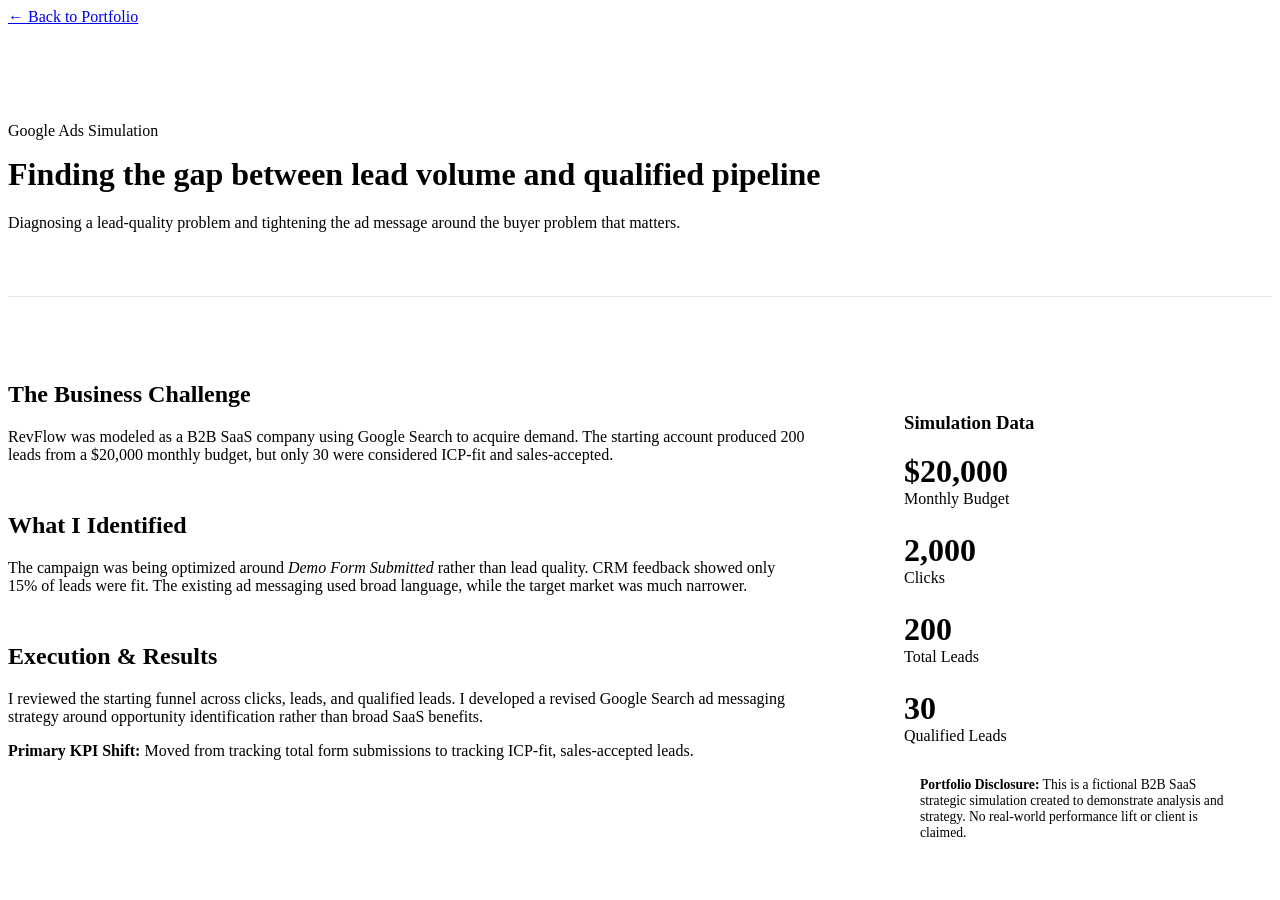
==== case-studies/google-ads.html @ fa57d761 "Create google-ads.html" ====
<!DOCTYPE html>
<html lang="en">
<head>
    <meta charset="UTF-8">
    <meta name="viewport" content="width=device-width, initial-scale=1.0">
    <title>Google Ads Simulation — Heena Thakur</title>
    <link href="https://fonts.googleapis.com/css2?family=Inter:wght@400;500;600&family=Space+Grotesk:wght@500;700&display=swap" rel="stylesheet">
    <link rel="stylesheet" href="../styles.css">
    <style>
        .cs-header { padding: 6rem 0 3rem; border-bottom: 1px solid rgba(0,0,0,0.1); margin-bottom: 4rem;}
        .cs-grid { display: grid; grid-template-columns: 2fr 1fr; gap: 4rem; }
        .cs-sidebar { background: var(--bg-secondary); padding: 2rem; height: fit-content; }
        .data-point { margin-bottom: 1.5rem; }
        .data-point span { display: block; font-size: 2rem; font-family: var(--font-display); color: var(--orange-accent); font-weight: bold;}
        .disclosure { font-size: 0.85rem; color: var(--text-soft); border-left: 3px solid var(--orange-accent); padding-left: 1rem; margin-top: 2rem; }
        @media(max-width:768px){ .cs-grid { grid-template-columns: 1fr;} }
    </style>
</head>
<body>
    <nav class="site-nav"><div class="nav-container"><a href="../index.html" class="logo">&larr; Back to Portfolio</a></div></nav>
    <div class="container">
        <header class="cs-header">
            <span class="tag bg-yellow">Google Ads Simulation</span>
            <h1 style="margin-top: 1rem;">Finding the gap between lead volume and qualified pipeline</h1>
            <p class="subtitle">Diagnosing a lead-quality problem and tightening the ad message around the buyer problem that matters.</p>
        </header>
        <div class="cs-grid">
            <article class="cs-content">
                <h2>The Business Challenge</h2>
                <p>RevFlow was modeled as a B2B SaaS company using Google Search to acquire demand. The starting account produced 200 leads from a $20,000 monthly budget, but only 30 were considered ICP-fit and sales-accepted.</p>
                
                <h2 style="margin-top: 3rem;">What I Identified</h2>
                <p>The campaign was being optimized around <em>Demo Form Submitted</em> rather than lead quality. CRM feedback showed only 15% of leads were fit. The existing ad messaging used broad language, while the target market was much narrower.</p>
                
                <h2 style="margin-top: 3rem;">Execution & Results</h2>
                <p>I reviewed the starting funnel across clicks, leads, and qualified leads. I developed a revised Google Search ad messaging strategy around opportunity identification rather than broad SaaS benefits.</p>
                <p><strong>Primary KPI Shift:</strong> Moved from tracking total form submissions to tracking ICP-fit, sales-accepted leads.</p>
            </article>
            <aside class="cs-sidebar">
                <h3>Simulation Data</h3>
                <div class="data-point"><span>$20,000</span>Monthly Budget</div>
                <div class="data-point"><span>2,000</span>Clicks</div>
                <div class="data-point"><span>200</span>Total Leads</div>
                <div class="data-point"><span>30</span>Qualified Leads</div>
                <div class="disclosure">
                    <strong>Portfolio Disclosure:</strong> This is a fictional B2B SaaS strategic simulation created to demonstrate analysis and strategy. No real-world performance lift or client is claimed.
                </div>
            </aside>
        </div>
    </div>
</body>
</html>
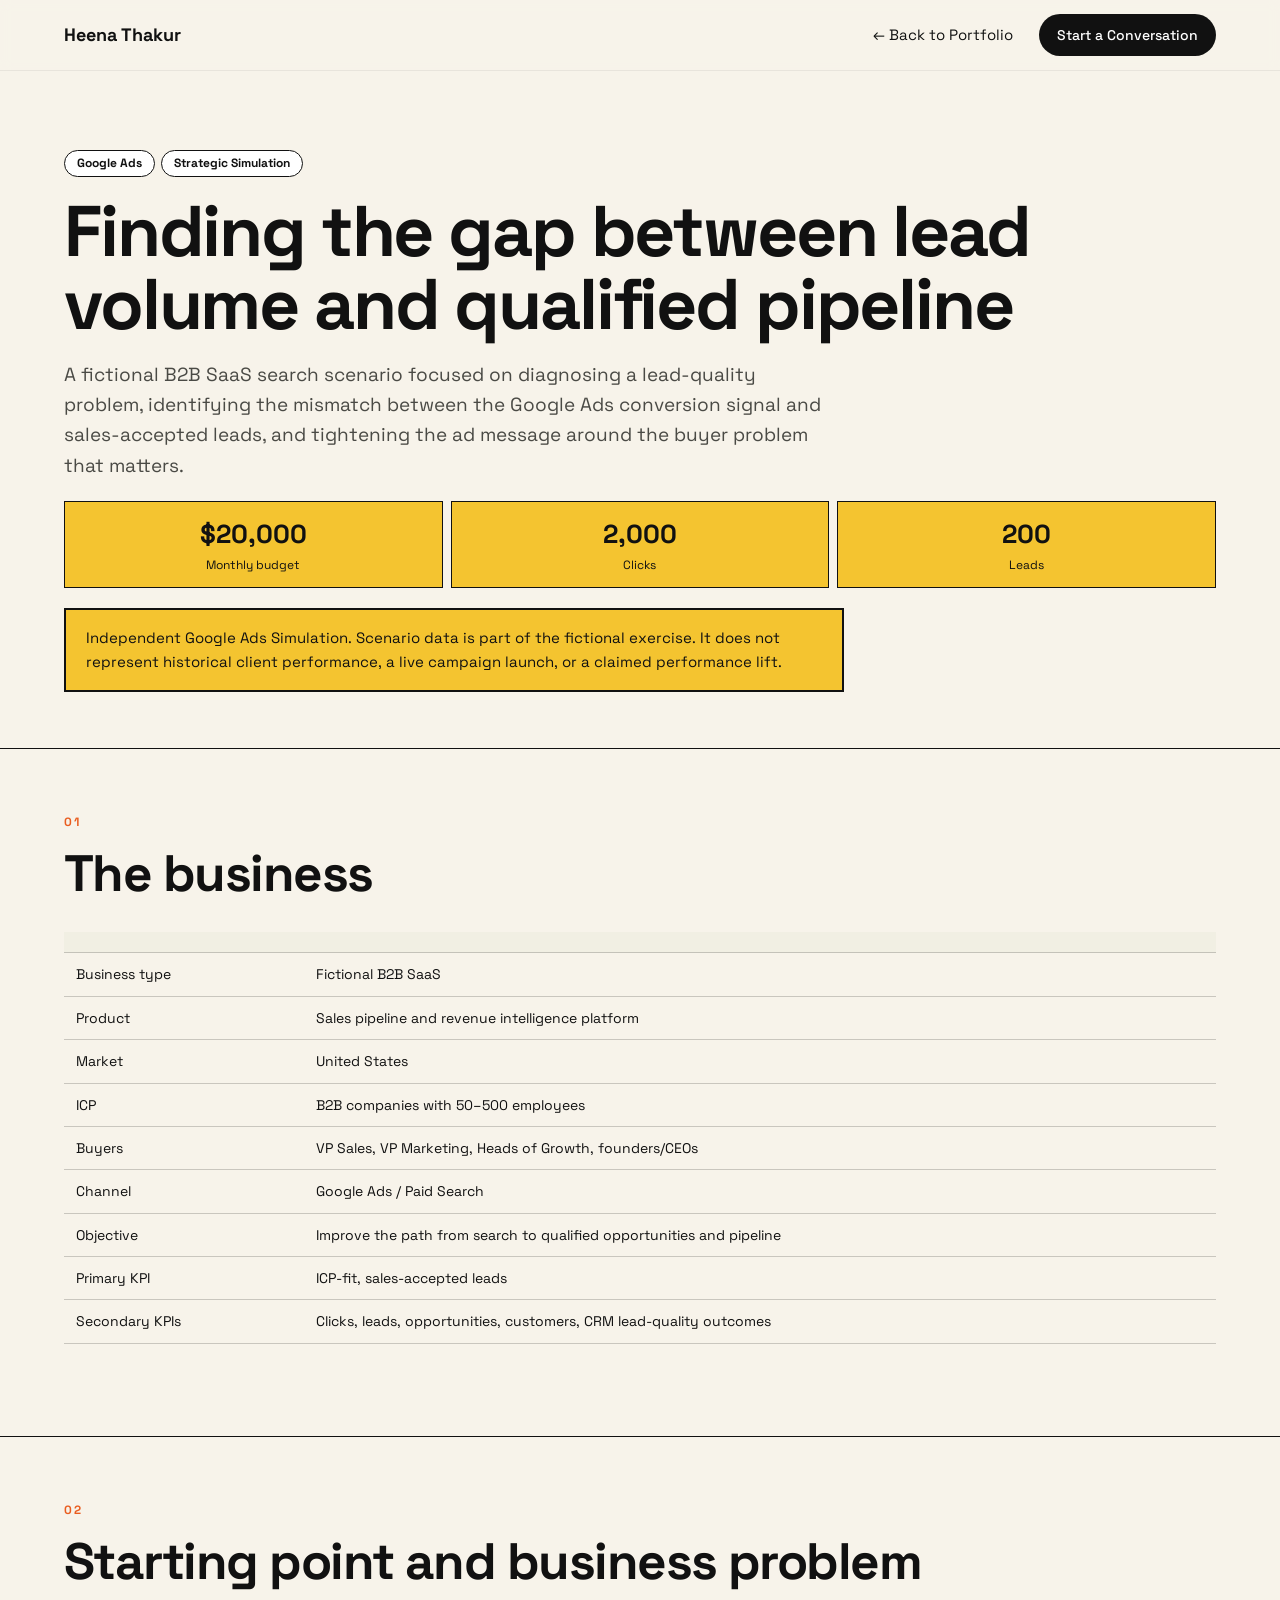
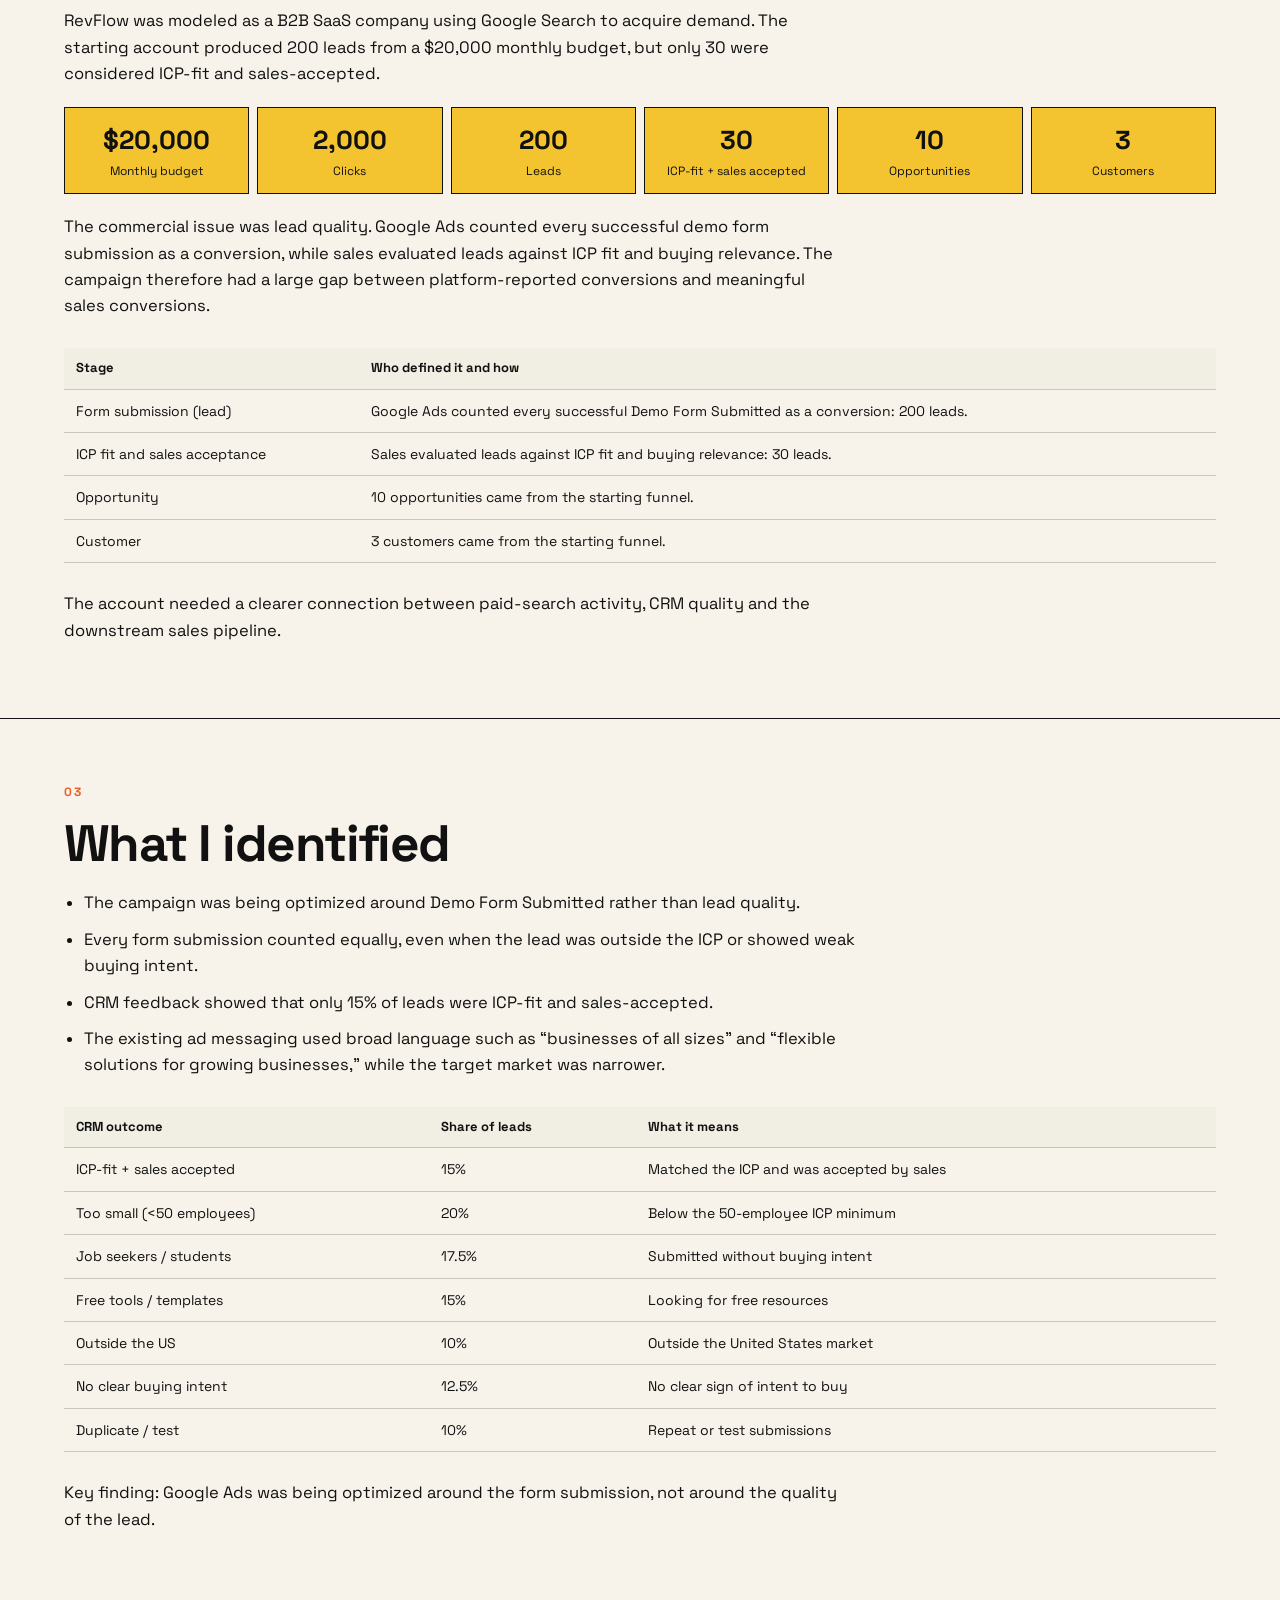
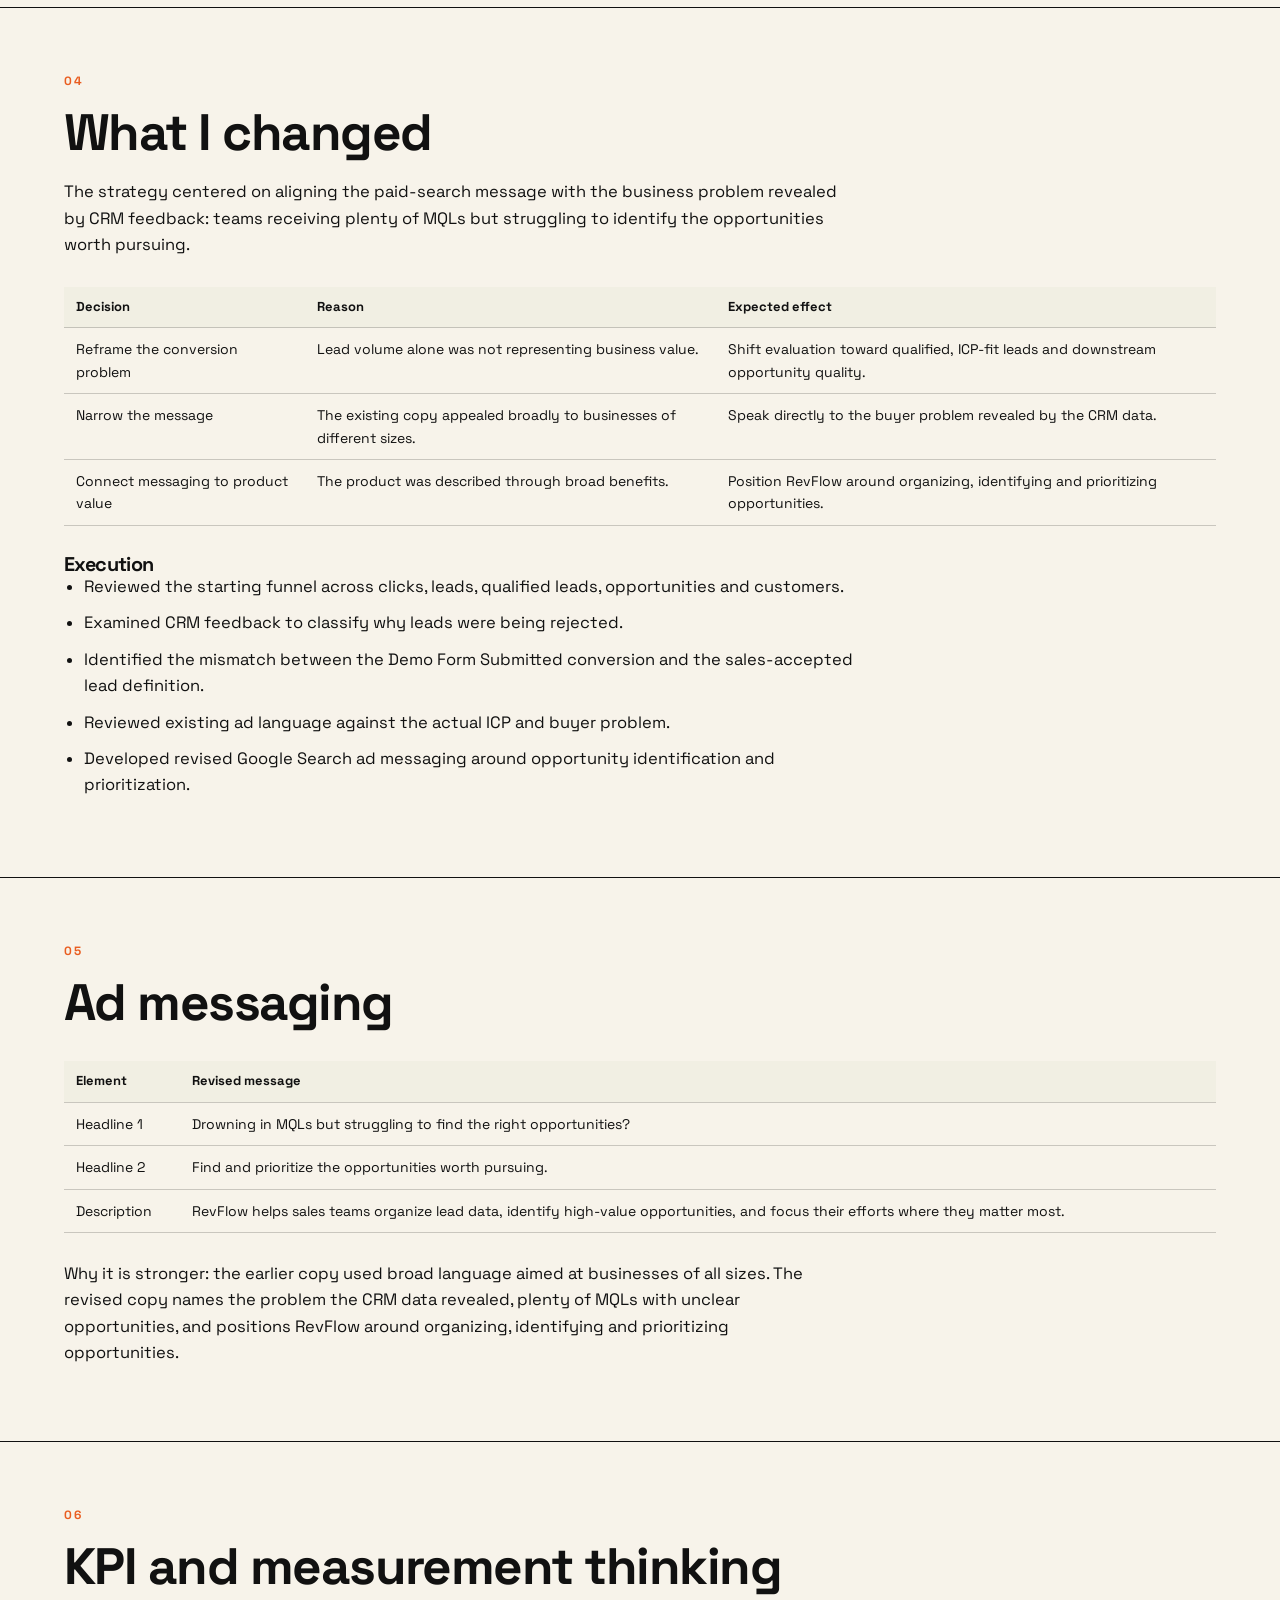
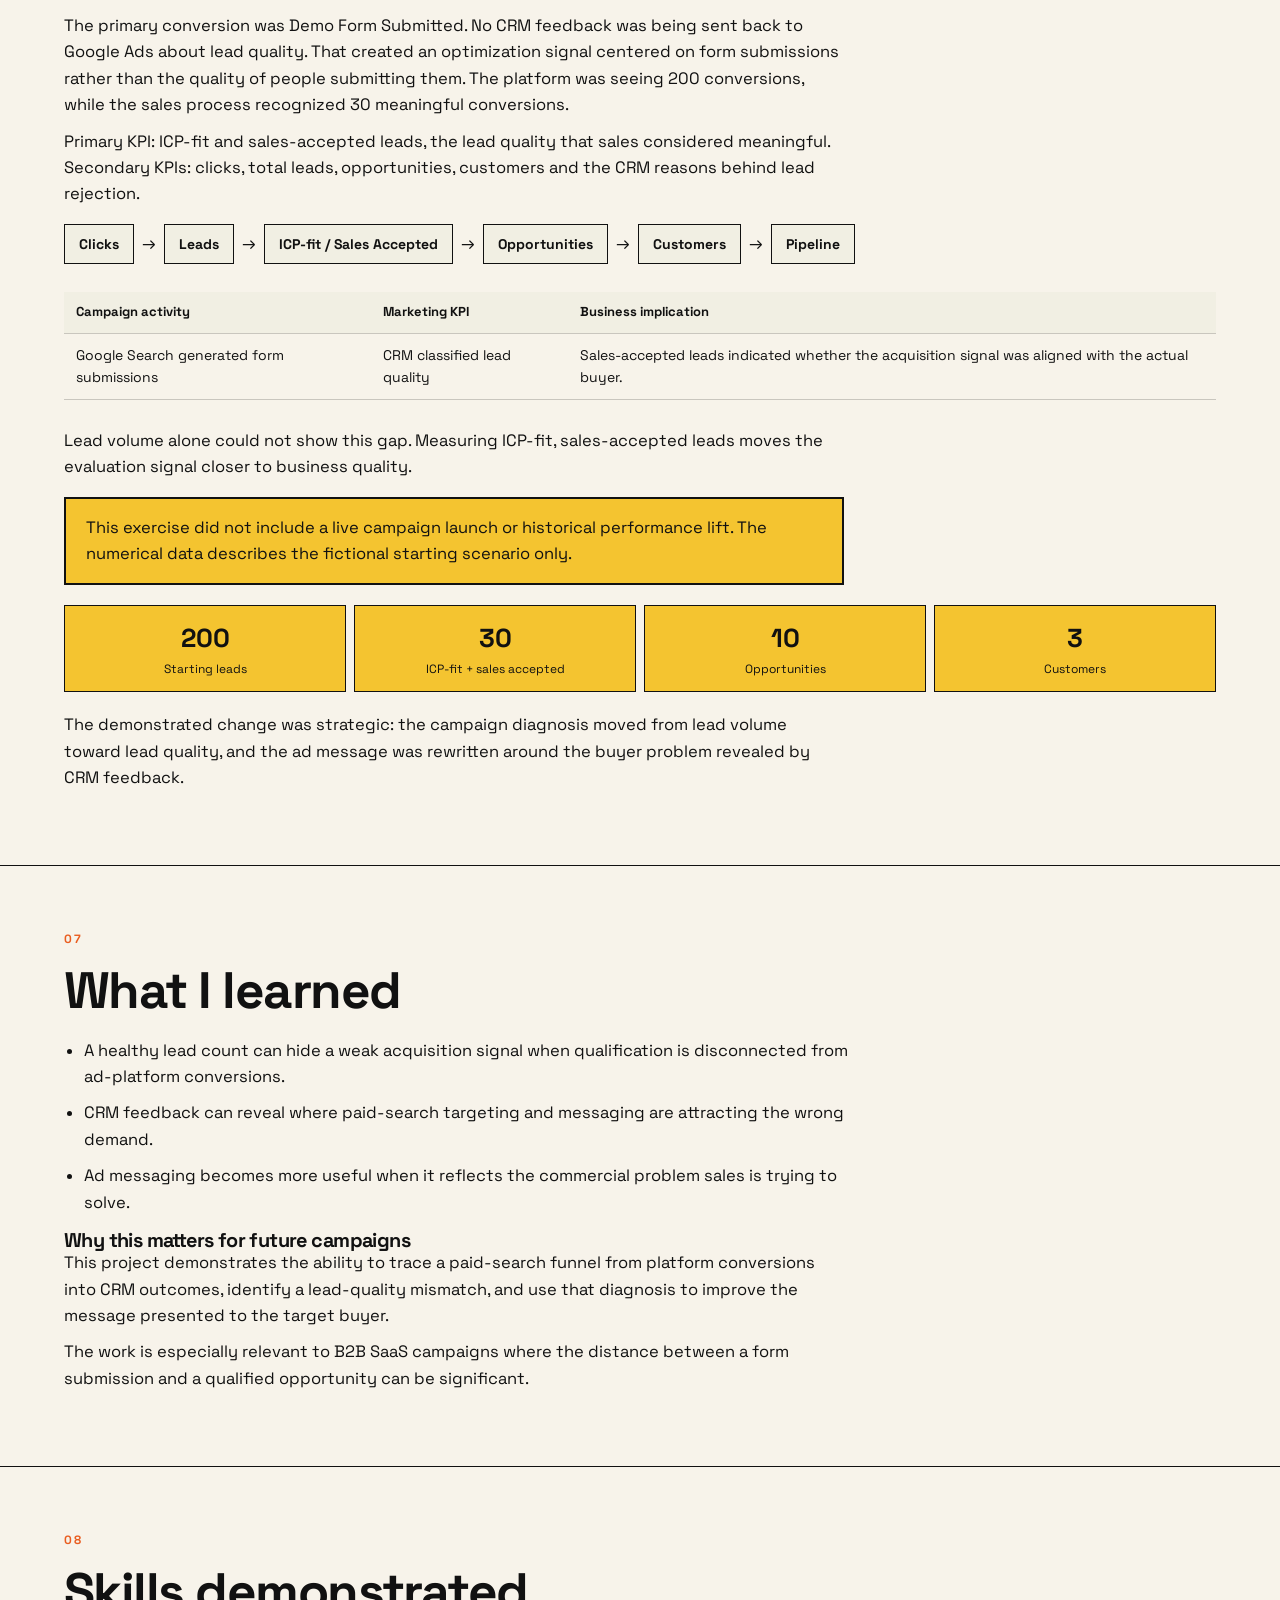
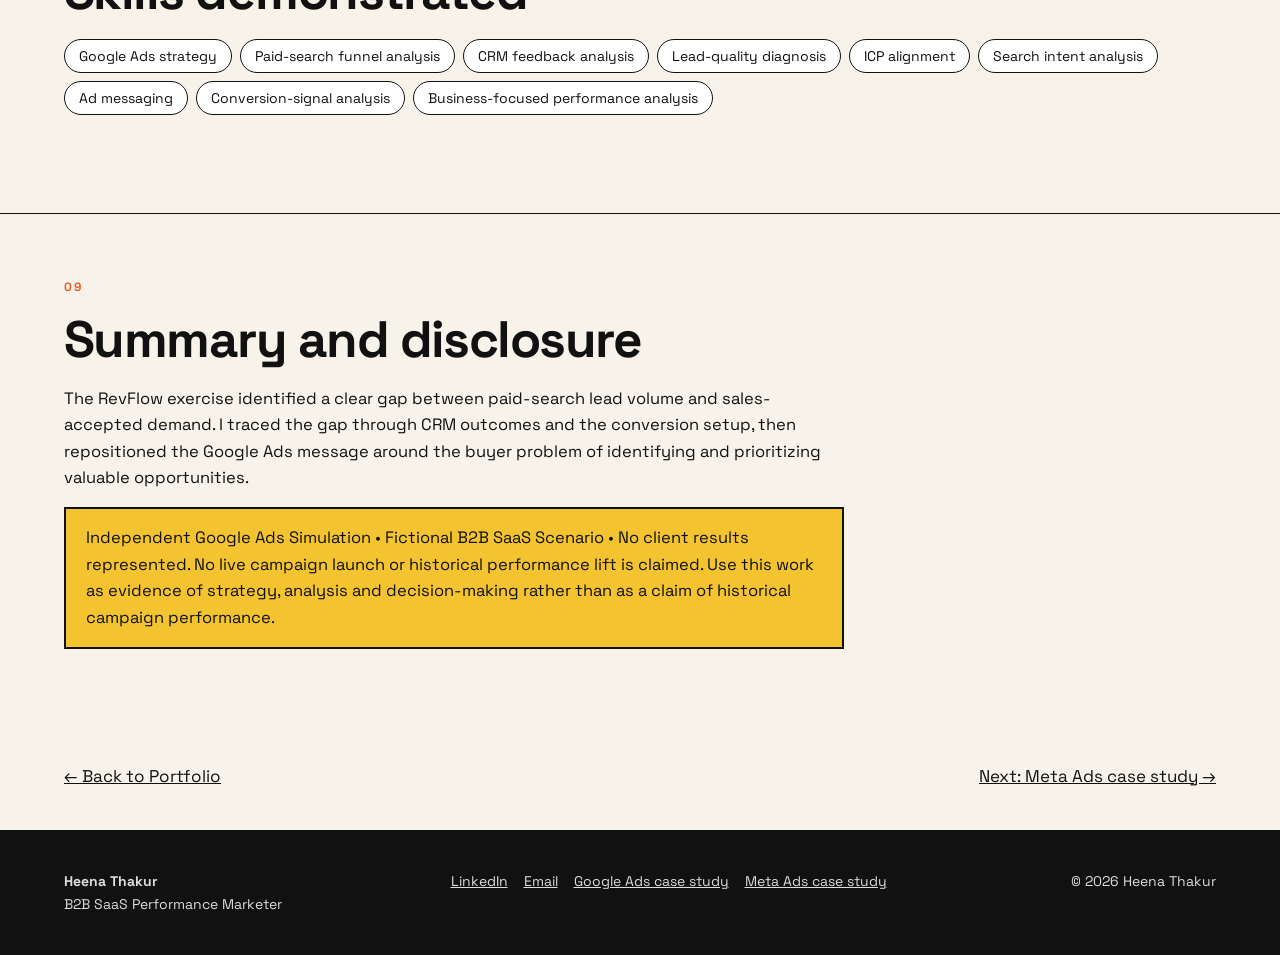
==== commit 2d7e30ac: "Add files via upload" ====
--- a/case-studies/google-ads.html
+++ b/case-studies/google-ads.html
@@ -1,52 +1 @@
-<!DOCTYPE html>
-<html lang="en">
-<head>
-    <meta charset="UTF-8">
-    <meta name="viewport" content="width=device-width, initial-scale=1.0">
-    <title>Google Ads Simulation — Heena Thakur</title>
-    <link href="https://fonts.googleapis.com/css2?family=Inter:wght@400;500;600&family=Space+Grotesk:wght@500;700&display=swap" rel="stylesheet">
-    <link rel="stylesheet" href="../styles.css">
-    <style>
-        .cs-header { padding: 6rem 0 3rem; border-bottom: 1px solid rgba(0,0,0,0.1); margin-bottom: 4rem;}
-        .cs-grid { display: grid; grid-template-columns: 2fr 1fr; gap: 4rem; }
-        .cs-sidebar { background: var(--bg-secondary); padding: 2rem; height: fit-content; }
-        .data-point { margin-bottom: 1.5rem; }
-        .data-point span { display: block; font-size: 2rem; font-family: var(--font-display); color: var(--orange-accent); font-weight: bold;}
-        .disclosure { font-size: 0.85rem; color: var(--text-soft); border-left: 3px solid var(--orange-accent); padding-left: 1rem; margin-top: 2rem; }
-        @media(max-width:768px){ .cs-grid { grid-template-columns: 1fr;} }
-    </style>
-</head>
-<body>
-    <nav class="site-nav"><div class="nav-container"><a href="../index.html" class="logo">&larr; Back to Portfolio</a></div></nav>
-    <div class="container">
-        <header class="cs-header">
-            <span class="tag bg-yellow">Google Ads Simulation</span>
-            <h1 style="margin-top: 1rem;">Finding the gap between lead volume and qualified pipeline</h1>
-            <p class="subtitle">Diagnosing a lead-quality problem and tightening the ad message around the buyer problem that matters.</p>
-        </header>
-        <div class="cs-grid">
-            <article class="cs-content">
-                <h2>The Business Challenge</h2>
-                <p>RevFlow was modeled as a B2B SaaS company using Google Search to acquire demand. The starting account produced 200 leads from a $20,000 monthly budget, but only 30 were considered ICP-fit and sales-accepted.</p>
-                
-                <h2 style="margin-top: 3rem;">What I Identified</h2>
-                <p>The campaign was being optimized around <em>Demo Form Submitted</em> rather than lead quality. CRM feedback showed only 15% of leads were fit. The existing ad messaging used broad language, while the target market was much narrower.</p>
-                
-                <h2 style="margin-top: 3rem;">Execution & Results</h2>
-                <p>I reviewed the starting funnel across clicks, leads, and qualified leads. I developed a revised Google Search ad messaging strategy around opportunity identification rather than broad SaaS benefits.</p>
-                <p><strong>Primary KPI Shift:</strong> Moved from tracking total form submissions to tracking ICP-fit, sales-accepted leads.</p>
-            </article>
-            <aside class="cs-sidebar">
-                <h3>Simulation Data</h3>
-                <div class="data-point"><span>$20,000</span>Monthly Budget</div>
-                <div class="data-point"><span>2,000</span>Clicks</div>
-                <div class="data-point"><span>200</span>Total Leads</div>
-                <div class="data-point"><span>30</span>Qualified Leads</div>
-                <div class="disclosure">
-                    <strong>Portfolio Disclosure:</strong> This is a fictional B2B SaaS strategic simulation created to demonstrate analysis and strategy. No real-world performance lift or client is claimed.
-                </div>
-            </aside>
-        </div>
-    </div>
-</body>
-</html>
+<!DOCTYPE html><html lang="en"><head><meta charset="utf-8"><meta name="viewport" content="width=device-width, initial-scale=1, viewport-fit=cover"><title>Google Ads Case Study: RevFlow — Heena Thakur</title><meta name="description" content="Independent Google Ads simulation: diagnosing the gap between lead volume and qualified pipeline for a fictional B2B SaaS."><meta property="og:title" content="Google Ads Case Study: RevFlow — Heena Thakur"><link rel="preconnect" href="https://fonts.googleapis.com"><link rel="preconnect" href="https://fonts.gstatic.com" crossorigin><link href="https://fonts.googleapis.com/css2?family=Space+Grotesk:wght@400;500;700&family=Instrument+Serif:ital@1&display=swap" rel="stylesheet"><link rel="stylesheet" href="../css/styles.css"></head><body><nav aria-label="Main"><b>Heena Thakur</b><div><a class="bk" href="../index.html#work">← Back to Portfolio</a><a class="btn" href="mailto:thakurheena.in@gmail.com">Start a Conversation</a></div></nav><main><section class="ch"><span class="pill">Google Ads</span><span class="pill">Strategic Simulation</span><h1>Finding the gap between lead volume and qualified pipeline</h1><p class="in">A fictional B2B SaaS search scenario focused on diagnosing a lead-quality problem, identifying the mismatch between the Google Ads conversion signal and sales-accepted leads, and tightening the ad message around the buyer problem that matters.</p><div class="fn"><div><b>$20,000</b>Monthly budget</div><div><b>2,000</b>Clicks</div><div><b>200</b>Leads</div></div><p class="disc">Independent Google Ads Simulation. Scenario data is part of the fictional exercise. It does not represent historical client performance, a live campaign launch, or a claimed performance lift.</p></section><section class="cx"><span class="k">01</span><h2>The business</h2><div class="tbl"><table class="tx "><tr><th></th><th></th></tr><tr><td>Business type</td><td>Fictional B2B SaaS</td></tr><tr><td>Product</td><td>Sales pipeline and revenue intelligence platform</td></tr><tr><td>Market</td><td>United States</td></tr><tr><td>ICP</td><td>B2B companies with 50–500 employees</td></tr><tr><td>Buyers</td><td>VP Sales, VP Marketing, Heads of Growth, founders/CEOs</td></tr><tr><td>Channel</td><td>Google Ads / Paid Search</td></tr><tr><td>Objective</td><td>Improve the path from search to qualified opportunities and pipeline</td></tr><tr><td>Primary KPI</td><td>ICP-fit, sales-accepted leads</td></tr><tr><td>Secondary KPIs</td><td>Clicks, leads, opportunities, customers, CRM lead-quality outcomes</td></tr></table></div></section><section class="cx"><span class="k">02</span><h2>Starting point and business problem</h2><p>RevFlow was modeled as a B2B SaaS company using Google Search to acquire demand. The starting account produced 200 leads from a $20,000 monthly budget, but only 30 were considered ICP-fit and sales-accepted.</p><div class="fn"><div><b>$20,000</b>Monthly budget</div><div><b>2,000</b>Clicks</div><div><b>200</b>Leads</div><div><b>30</b>ICP-fit + sales accepted</div><div><b>10</b>Opportunities</div><div><b>3</b>Customers</div></div><p>The commercial issue was lead quality. Google Ads counted every successful demo form submission as a conversion, while sales evaluated leads against ICP fit and buying relevance. The campaign therefore had a large gap between platform-reported conversions and meaningful sales conversions.</p><div class="tbl"><table class="tx "><tr><th>Stage</th><th>Who defined it and how</th></tr><tr><td>Form submission (lead)</td><td>Google Ads counted every successful Demo Form Submitted as a conversion: 200 leads.</td></tr><tr><td>ICP fit and sales acceptance</td><td>Sales evaluated leads against ICP fit and buying relevance: 30 leads.</td></tr><tr><td>Opportunity</td><td>10 opportunities came from the starting funnel.</td></tr><tr><td>Customer</td><td>3 customers came from the starting funnel.</td></tr></table></div><p>The account needed a clearer connection between paid-search activity, CRM quality and the downstream sales pipeline.</p></section><section class="cx"><span class="k">03</span><h2>What I identified</h2><ul><li>The campaign was being optimized around Demo Form Submitted rather than lead quality.</li><li>Every form submission counted equally, even when the lead was outside the ICP or showed weak buying intent.</li><li>CRM feedback showed that only 15% of leads were ICP-fit and sales-accepted.</li><li>The existing ad messaging used broad language such as “businesses of all sizes” and “flexible solutions for growing businesses,” while the target market was narrower.</li></ul><div class="tbl"><table class="tx "><tr><th>CRM outcome</th><th>Share of leads</th><th>What it means</th></tr><tr><td>ICP-fit + sales accepted</td><td>15%</td><td>Matched the ICP and was accepted by sales</td></tr><tr><td>Too small (&lt;50 employees)</td><td>20%</td><td>Below the 50-employee ICP minimum</td></tr><tr><td>Job seekers / students</td><td>17.5%</td><td>Submitted without buying intent</td></tr><tr><td>Free tools / templates</td><td>15%</td><td>Looking for free resources</td></tr><tr><td>Outside the US</td><td>10%</td><td>Outside the United States market</td></tr><tr><td>No clear buying intent</td><td>12.5%</td><td>No clear sign of intent to buy</td></tr><tr><td>Duplicate / test</td><td>10%</td><td>Repeat or test submissions</td></tr></table></div><p>Key finding: Google Ads was being optimized around the form submission, not around the quality of the lead.</p></section><section class="cx"><span class="k">04</span><h2>What I changed</h2><p>The strategy centered on aligning the paid-search message with the business problem revealed by CRM feedback: teams receiving plenty of MQLs but struggling to identify the opportunities worth pursuing.</p><div class="tbl"><table class="tx "><tr><th>Decision</th><th>Reason</th><th>Expected effect</th></tr><tr><td>Reframe the conversion problem</td><td>Lead volume alone was not representing business value.</td><td>Shift evaluation toward qualified, ICP-fit leads and downstream opportunity quality.</td></tr><tr><td>Narrow the message</td><td>The existing copy appealed broadly to businesses of different sizes.</td><td>Speak directly to the buyer problem revealed by the CRM data.</td></tr><tr><td>Connect messaging to product value</td><td>The product was described through broad benefits.</td><td>Position RevFlow around organizing, identifying and prioritizing opportunities.</td></tr></table></div><h3>Execution</h3><ul><li>Reviewed the starting funnel across clicks, leads, qualified leads, opportunities and customers.</li><li>Examined CRM feedback to classify why leads were being rejected.</li><li>Identified the mismatch between the Demo Form Submitted conversion and the sales-accepted lead definition.</li><li>Reviewed existing ad language against the actual ICP and buyer problem.</li><li>Developed revised Google Search ad messaging around opportunity identification and prioritization.</li></ul></section><section class="cx"><span class="k">05</span><h2>Ad messaging</h2><div class="tbl"><table class="tx "><tr><th>Element</th><th>Revised message</th></tr><tr><td>Headline 1</td><td>Drowning in MQLs but struggling to find the right opportunities?</td></tr><tr><td>Headline 2</td><td>Find and prioritize the opportunities worth pursuing.</td></tr><tr><td>Description</td><td>RevFlow helps sales teams organize lead data, identify high-value opportunities, and focus their efforts where they matter most.</td></tr></table></div><p>Why it is stronger: the earlier copy used broad language aimed at businesses of all sizes. The revised copy names the problem the CRM data revealed, plenty of MQLs with unclear opportunities, and positions RevFlow around organizing, identifying and prioritizing opportunities.</p></section><section class="cx"><span class="k">06</span><h2>KPI and measurement thinking</h2><p>The primary conversion was Demo Form Submitted. No CRM feedback was being sent back to Google Ads about lead quality. That created an optimization signal centered on form submissions rather than the quality of people submitting them. The platform was seeing 200 conversions, while the sales process recognized 30 meaningful conversions.</p><p>Primary KPI: ICP-fit and sales-accepted leads, the lead quality that sales considered meaningful. Secondary KPIs: clicks, total leads, opportunities, customers and the CRM reasons behind lead rejection.</p><div class="flow"><span>Clicks</span><i>→</i><span>Leads</span><i>→</i><span>ICP-fit / Sales Accepted</span><i>→</i><span>Opportunities</span><i>→</i><span>Customers</span><i>→</i><span>Pipeline</span></div><div class="tbl"><table class="tx "><tr><th>Campaign activity</th><th>Marketing KPI</th><th>Business implication</th></tr><tr><td>Google Search generated form submissions</td><td>CRM classified lead quality</td><td>Sales-accepted leads indicated whether the acquisition signal was aligned with the actual buyer.</td></tr></table></div><p>Lead volume alone could not show this gap. Measuring ICP-fit, sales-accepted leads moves the evaluation signal closer to business quality.</p><p class="disc">This exercise did not include a live campaign launch or historical performance lift. The numerical data describes the fictional starting scenario only.</p><div class="fn"><div><b>200</b>Starting leads</div><div><b>30</b>ICP-fit + sales accepted</div><div><b>10</b>Opportunities</div><div><b>3</b>Customers</div></div><p>The demonstrated change was strategic: the campaign diagnosis moved from lead volume toward lead quality, and the ad message was rewritten around the buyer problem revealed by CRM feedback.</p></section><section class="cx"><span class="k">07</span><h2>What I learned</h2><ul><li>A healthy lead count can hide a weak acquisition signal when qualification is disconnected from ad-platform conversions.</li><li>CRM feedback can reveal where paid-search targeting and messaging are attracting the wrong demand.</li><li>Ad messaging becomes more useful when it reflects the commercial problem sales is trying to solve.</li></ul><h3>Why this matters for future campaigns</h3><p>This project demonstrates the ability to trace a paid-search funnel from platform conversions into CRM outcomes, identify a lead-quality mismatch, and use that diagnosis to improve the message presented to the target buyer.</p><p>The work is especially relevant to B2B SaaS campaigns where the distance between a form submission and a qualified opportunity can be significant.</p></section><section class="cx"><span class="k">08</span><h2>Skills demonstrated</h2><div class="chips"><span>Google Ads strategy</span><span>Paid-search funnel analysis</span><span>CRM feedback analysis</span><span>Lead-quality diagnosis</span><span>ICP alignment</span><span>Search intent analysis</span><span>Ad messaging</span><span>Conversion-signal analysis</span><span>Business-focused performance analysis</span></div></section><section class="cx"><span class="k">09</span><h2>Summary and disclosure</h2><p>The RevFlow exercise identified a clear gap between paid-search lead volume and sales-accepted demand. I traced the gap through CRM outcomes and the conversion setup, then repositioned the Google Ads message around the buyer problem of identifying and prioritizing valuable opportunities.</p><p class="disc">Independent Google Ads Simulation • Fictional B2B SaaS Scenario • No client results represented. No live campaign launch or historical performance lift is claimed. Use this work as evidence of strategy, analysis and decision-making rather than as a claim of historical campaign performance.</p></section></main><div class="nx"><a href="../index.html#work">← Back to Portfolio</a><a href="meta-ads.html">Next: Meta Ads case study →</a></div><footer><div><b>Heena Thakur</b><br>B2B SaaS Performance Marketer</div><div><a href="https://www.linkedin.com/in/heenathakurseo/" target="_blank" rel="noopener">LinkedIn</a><a href="mailto:thakurheena.in@gmail.com">Email</a><a href="google-ads.html">Google Ads case study</a><a href="meta-ads.html">Meta Ads case study</a></div><div>© 2026 Heena Thakur</div></footer></body></html>
--- a/css/styles.css
+++ b/css/styles.css
@@ -0,0 +1,83 @@
+
+:root{--bg:#F7F3EA;--cream:#F1EFE3;--ink:#111;--soft:#4A4A45;--yel:#F4C430;--wyel:#F1C75B;--or:#F47B20;--dor:#E95D20;--gr:#2F9E67;--bl:#3155D9;--pu:#7357D9;--hbg:#f0ebe5;--p:clamp(20px,5vw,72px)}
+*{box-sizing:border-box;margin:0}html{scroll-behavior:smooth;scroll-padding-top:70px}
+body{background:var(--bg);color:var(--ink);font:17px/1.6 'Space Grotesk',system-ui,sans-serif;overflow-x:hidden;padding-top:env(safe-area-inset-top,0)}
+h1,h2,h3,h4{line-height:1.02;letter-spacing:-.03em}
+.serif{font-family:'Instrument Serif',serif;font-style:italic;font-weight:400}
+a{color:inherit}:focus-visible{outline:3px solid var(--bl);outline-offset:3px}
+section,footer{padding:clamp(64px,9vw,130px) var(--p)}
+.k{font-size:12px;letter-spacing:.14em;text-transform:uppercase;color:var(--dor);font-weight:700;margin-bottom:16px;display:block}
+h2{font-size:clamp(40px,6vw,84px);margin-bottom:24px}
+.btn{display:inline-block;background:var(--ink);color:#fff;padding:14px 26px;border-radius:99px;text-decoration:none;font-weight:500;font-size:16px;transition:transform .2s,background .2s}
+.btn:hover{background:var(--dor);transform:translateY(-2px)}
+nav{position:sticky;top:0;z-index:20;display:flex;justify-content:space-between;align-items:center;padding:14px var(--p);background:rgba(247,243,234,.92);border-bottom:1px solid #1111;backdrop-filter:blur(6px)}
+nav b{font-size:18px}nav div{display:flex;gap:26px;align-items:center}nav a{text-decoration:none;font-size:15px}nav .btn{padding:10px 18px;color:#fff;font-size:14px}
+@media(max-width:760px){nav div a:not(.btn){display:none}}
+.hero{display:grid;grid-template-columns:1.1fr .9fr;gap:40px;align-items:center;background-image:linear-gradient(#1111 1px,transparent 1px),linear-gradient(90deg,#1111 1px,transparent 1px);background-size:48px 48px;background-position:-1px -1px}
+.hero h1{font-size:clamp(46px,7.4vw,106px);margin:10px 0 26px}.hero h1 em{color:var(--dor)}
+.hero p{max-width:540px;font-size:19px;color:var(--soft);margin-bottom:30px}
+.pf{position:relative;background:var(--hbg);border-radius:240px 240px 24px 24px;overflow:hidden;border:2px solid var(--ink)}
+.pf img{display:block;width:100%;height:auto}
+.hi{position:absolute;top:18px;left:0;right:0;text-align:center;font-size:clamp(34px,4.4vw,64px);line-height:1}
+.tag{position:absolute;bottom:16px;left:16px;background:var(--yel);padding:8px 14px;font-size:13px;font-weight:700;transform:rotate(-3deg);border:1.5px solid var(--ink)}
+@media(max-width:860px){.hero{grid-template-columns:1fr}.pf{max-width:460px}}
+.sub{max-width:720px;color:var(--soft)}
+.work{display:grid;grid-template-columns:1.25fr 1fr;gap:28px;margin-top:48px;align-items:start}
+.cs{padding:clamp(24px,3vw,44px);border:2px solid var(--ink);position:relative;transition:transform .25s}.cs:hover{transform:translate(-4px,-4px)}
+.cs.a{background:var(--wyel)}.cs.b{background:var(--cream);margin-top:70px}
+.pill{display:inline-block;font-size:12px;font-weight:700;border:1.5px solid var(--ink);padding:3px 12px;border-radius:99px;margin-right:6px;background:#fff}
+.cs h3{font-size:clamp(26px,3vw,42px);margin:20px 0}.cs p{margin-bottom:10px;font-size:16px}.cs b{display:block;font-size:12px;letter-spacing:.1em;text-transform:uppercase;color:var(--dor)}
+.cs button{margin-top:14px;font:inherit;background:none;border:0;border-bottom:2px solid var(--ink);padding:2px 0;cursor:pointer;font-weight:700}
+.note{margin-top:34px;font-size:14px;color:var(--soft);max-width:760px;border-left:4px solid var(--or);padding-left:14px}
+@media(max-width:860px){.work{grid-template-columns:1fr}.cs.b{margin-top:0}}
+.svc{background:var(--cream)}.sg{display:grid;grid-template-columns:repeat(3,1fr);gap:0;margin-top:50px}
+.sv{padding:34px 28px;border:2px solid var(--ink);margin-left:-2px}.sv:nth-child(1){background:#DDE5FB}.sv:nth-child(2){background:var(--yel);margin-top:48px}.sv:nth-child(3){background:#fff;margin-top:96px}
+.sv .n{font-size:64px;font-weight:700;letter-spacing:-.05em;line-height:1}.sv h3{font-size:30px;margin:10px 0 14px}.sv>p{font-size:15px;margin-bottom:18px}
+.sv h4{font-size:17px;letter-spacing:0;margin-top:14px}.sv h4+p{font-size:14px;color:#333}
+@media(max-width:900px){.sg{grid-template-columns:1fr}.sv:nth-child(n){margin:-2px 0 0}}
+.who a{display:grid;grid-template-columns:70px 1fr 1.3fr 50px;gap:20px;align-items:center;padding:34px 0;border-top:1.5px solid var(--ink);text-decoration:none;transition:background .25s,padding .25s}
+.who a:last-child{border-bottom:1.5px solid var(--ink)}.who a:hover{background:var(--cream);padding-left:18px}
+.who h3{font-size:clamp(26px,3.4vw,46px)}.who span.ar{font-size:34px;transition:transform .25s}.who a:hover .ar{transform:translateX(8px)}
+@media(max-width:760px){.who a{grid-template-columns:44px 1fr 30px}.who a p{grid-column:2/3}.who a .ar{grid-row:1;grid-column:3}}
+.proc{background:var(--ink);color:#fff}.proc .sub{color:#ccc}.steps{display:grid;grid-template-columns:repeat(4,1fr);gap:26px;margin-top:60px;position:relative}
+.steps:before{content:"";position:absolute;top:30px;left:0;right:0;border-top:3px dashed var(--yel)}
+.st{position:relative;padding-top:10px}.st i{display:grid;place-items:center;width:60px;height:60px;border-radius:50%;background:var(--yel);color:var(--ink);font:700 22px 'Space Grotesk';font-style:normal;position:relative}
+.st:nth-child(2) i{background:var(--or)}.st:nth-child(3) i{background:var(--gr)}.st:nth-child(4) i{background:#8fa6ff}
+.st h3{font-size:30px;margin:20px 0 4px}.st em{font-style:normal;color:var(--yel);font-size:14px;display:block;margin-bottom:12px}.st p{font-size:15px;color:#ddd}
+@media(max-width:860px){.steps{grid-template-columns:1fr}.steps:before{top:0;bottom:0;left:29px;right:auto;border-top:0;border-left:3px dashed var(--yel)}.st{padding-left:84px}.st i{position:absolute;left:0}}
+.xp{display:grid;grid-template-columns:1.3fr 1fr;gap:clamp(30px,5vw,80px)}
+.ex{display:grid;grid-template-columns:60px 1fr;gap:18px;padding:26px 0;border-top:1.5px solid var(--ink)}.ex .n{font-size:40px;font-weight:700;color:var(--or);line-height:1}
+.ex h3{font-size:26px}.ex small{display:block;color:var(--soft);margin:4px 0 8px;font-size:14px}.ex p{font-size:15px}
+.chips{display:flex;flex-wrap:wrap;gap:8px;margin-bottom:34px}.chips span{border:1.5px solid var(--ink);border-radius:99px;padding:5px 14px;font-size:14px;background:#fff}
+.side h3{font-size:30px;margin-bottom:14px}.side h4{font-size:12px;letter-spacing:.12em;text-transform:uppercase;color:var(--soft);margin:14px 0 8px}
+.tl span{background:var(--cream);border-radius:10px;font-weight:700}.side ul{list-style:none;padding:0}.side li{padding:9px 0;border-bottom:1px solid #1112;font-size:15px}
+@media(max-width:900px){.xp{grid-template-columns:1fr}}
+.ab{background:var(--cream);display:grid;grid-template-columns:1fr 1fr;gap:clamp(30px,5vw,80px);align-items:center}
+.ab img{width:100%;height:auto;border:2px solid var(--ink);display:block}.ab h2{font-size:clamp(34px,4.6vw,64px)}.ab p{margin-bottom:16px}.ab .lead{font-size:26px;font-weight:700;letter-spacing:-.02em;line-height:1.15}
+@media(max-width:860px){.ab{grid-template-columns:1fr}}
+.cta{background:var(--yel);text-align:left}.cta h2{font-size:clamp(44px,8vw,120px);max-width:1000px}.cta p{max-width:560px;margin-bottom:30px;font-size:19px}.cta .l{margin-top:22px;font-size:15px}
+footer{background:var(--ink);color:#ddd;display:flex;flex-wrap:wrap;justify-content:space-between;gap:20px;padding-top:40px;padding-bottom:40px;font-size:14px}footer a{margin-right:16px}
+dialog{border:2px solid var(--ink);background:var(--bg);width:min(760px,94vw);max-height:88vh;padding:clamp(22px,4vw,44px);color:var(--ink)}dialog::backdrop{background:#000a}
+dialog h3{font-size:clamp(26px,4vw,40px);margin:12px 0 18px}dialog p,dialog li{font-size:15px;margin-bottom:8px}dialog ul{padding-left:20px}
+.fn{display:grid;grid-template-columns:repeat(4,1fr);gap:8px;margin:16px 0}.fn div{background:var(--yel);padding:12px;border:1.5px solid var(--ink);text-align:center;font-size:12px}.fn b{display:block;font-size:26px}
+table{width:100%;border-collapse:collapse;font-size:14px;margin:12px 0}td,th{border-bottom:1px solid #1113;padding:6px;text-align:right}th:first-child,td:first-child{text-align:left}
+.x{float:right;background:var(--ink);color:#fff;border:0;border-radius:99px;padding:8px 16px;font:inherit;cursor:pointer}
+.rv{opacity:0;transform:translateY(24px);transition:opacity .7s,transform .7s}.rv.on{opacity:1;transform:none}
+@media(prefers-reduced-motion:reduce){*{transition:none!important;scroll-behavior:auto!important}.rv{opacity:1;transform:none}}
+
+.pf{border-radius:18px;overflow:visible;box-shadow:10px 10px 0 var(--ink);max-width:560px;width:100%;justify-self:center}
+.hi{position:static;text-align:left;padding:26px 28px 6px;font-size:clamp(44px,5.2vw,78px);line-height:.95}
+.pf img{border-radius:0 0 16px 16px}.tag{top:-16px;bottom:auto;left:auto;right:22px;transform:rotate(3deg)}
+.ab .lead{font-size:clamp(30px,3.6vw,50px);line-height:1.1;margin-bottom:24px}
+.cs .more{display:inline-block;margin-top:14px;font-weight:700;text-decoration:none;border-bottom:2px solid var(--ink)}.cs .more:hover{color:var(--dor)}
+nav div a.bk{display:inline!important}
+.cx{padding:clamp(36px,5vw,70px) var(--p);border-top:1.5px solid var(--ink)}.cx h2{font-size:clamp(30px,4vw,52px);margin-bottom:20px}
+.ch{padding-top:clamp(40px,6vw,90px);padding-bottom:40px}.ch h1{font-size:clamp(36px,5.6vw,80px);margin:18px 0;max-width:1000px}.ch p.in{max-width:760px;font-size:19px;color:var(--soft)}
+.cx p,.cx li{max-width:780px;margin-bottom:10px;font-size:16.5px}.cx ul{padding-left:20px;margin-bottom:14px}
+.tbl{overflow-x:auto;margin:16px 0}.tx{min-width:520px}.tx td,.tx th{text-align:left;vertical-align:top;padding:10px 12px;border-bottom:1px solid #1113}.tx th{background:var(--cream);font-size:13px}
+.tx.num td,.tx.num th{text-align:right}.tx.num td:first-child,.tx.num th:first-child{text-align:left}
+.fn{grid-template-columns:repeat(auto-fit,minmax(130px,1fr));margin:20px 0}
+blockquote{font:italic 28px/1.2 'Instrument Serif',serif;border-left:5px solid var(--or);padding-left:18px;margin:18px 0;max-width:720px}
+.disc{background:var(--yel);border:2px solid var(--ink);padding:16px 20px;font-size:15px;max-width:780px;margin:16px 0}
+.flow{display:flex;flex-wrap:wrap;gap:8px;align-items:center;margin:16px 0}.flow span{background:var(--cream);border:1.5px solid var(--ink);padding:8px 14px;font-weight:700;font-size:14px}.flow i{font-style:normal}
+.nx{display:flex;justify-content:space-between;flex-wrap:wrap;gap:16px;padding:40px var(--p)}
